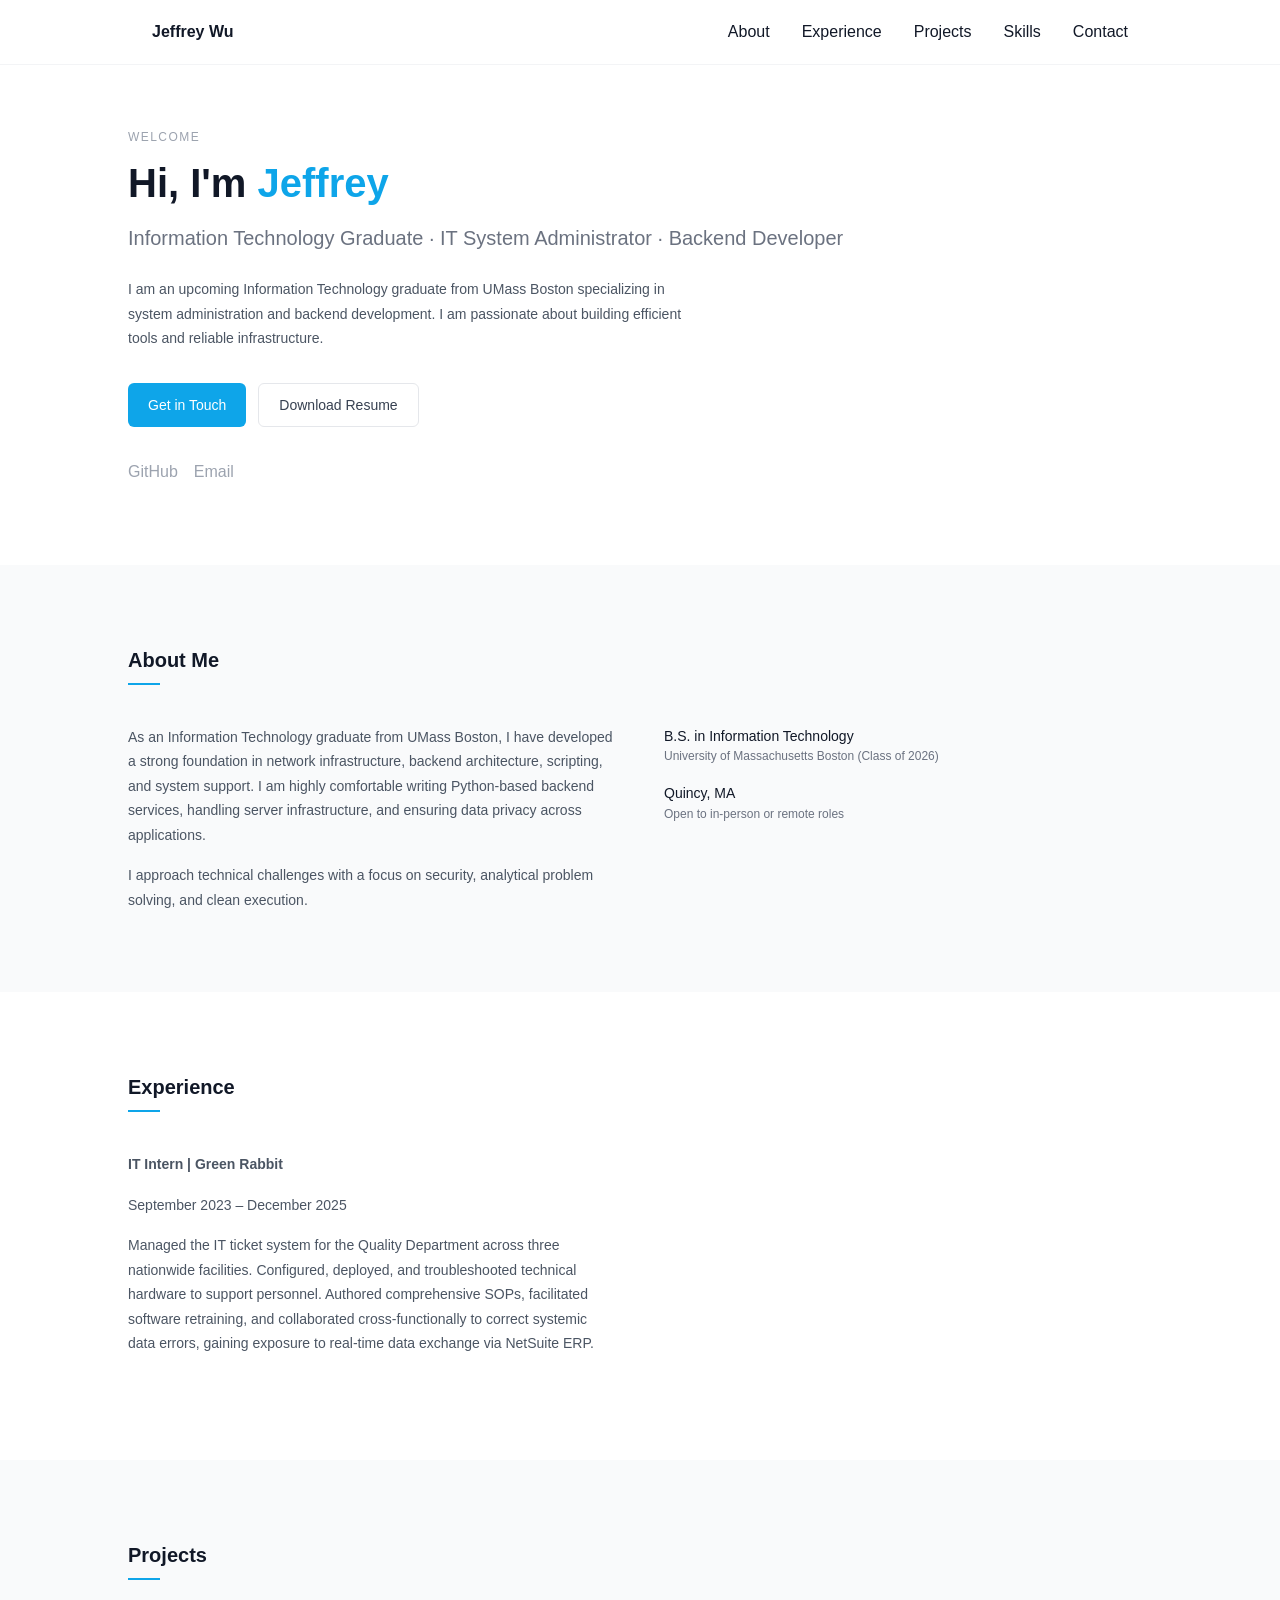
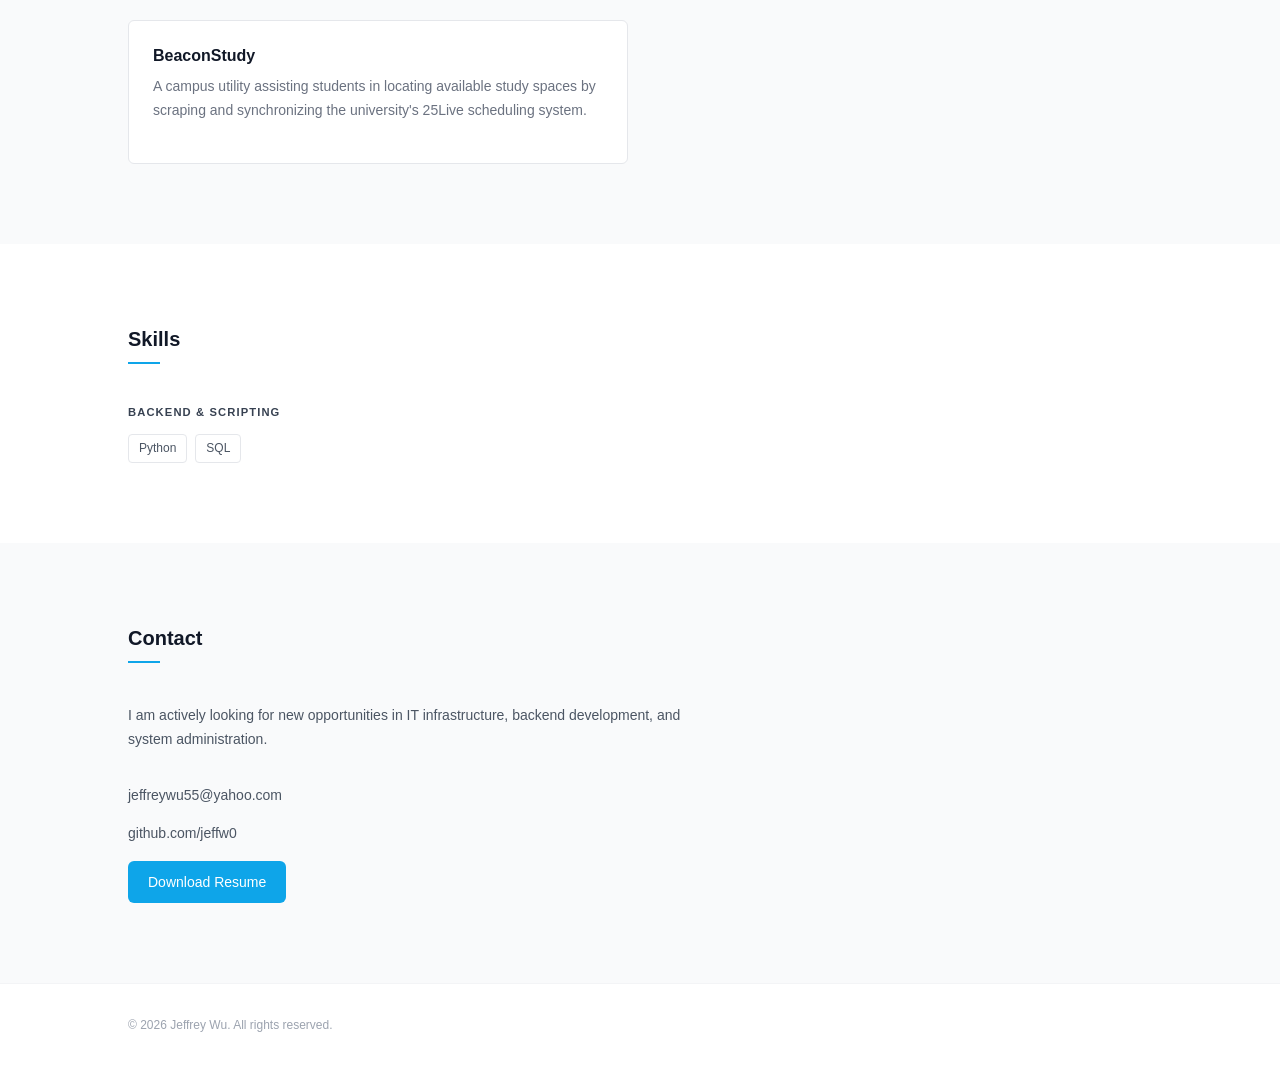
==== info.html @ 3b29c38c "added homepage and separated projects and about me" ====
<!DOCTYPE html>
<html lang="en">
<head>
  <meta charset="UTF-8" />
  <meta name="viewport" content="width=device-width, initial-scale=1.0" />
  <title>Jeffrey Wu - Portfolio / Resume</title>
  <link rel="stylesheet" href="common.css" />
  <link rel="icon" type="image/png" href="/favicon-96x96.png" sizes="96x96" />
  <link rel="icon" type="image/svg+xml" href="/favicon.svg" />
  <link rel="shortcut icon" href="/favicon.ico" />
  <link rel="apple-touch-icon" sizes="180x180" href="/apple-touch-icon.png" />
  <link rel="manifest" href="/site.webmanifest" />
    <style>
      html { scroll-behavior: smooth; }
    </style>
</head>
<body>

  <nav class="navbar">
    <div class="nav-inner">
      <a class="nav-brand" href="/">Jeffrey Wu</a>
      <ul class="nav-links">
        <li><a href="#about">About</a></li>
        <li><a href="#experience">Experience</a></li>
        <li><a href="#projects">Projects</a></li>
        <li><a href="#skills">Skills</a></li>
        <li><a href="#contact">Contact</a></li>
      </ul>
    </div>
  </nav>

  <section id="hero">
    <div class="section-inner">
      <p class="hero-label">Welcome</p>
      <h1 class="hero-name">Hi, I'm <span class="accent">Jeffrey</span></h1>
      <p class="hero-subtitle">Information Technology Graduate &middot; IT System Administrator &middot; Backend Developer</p>
      <p class="hero-bio">
        I am an upcoming Information Technology graduate from UMass Boston specializing in system administration and backend development. I am passionate about building efficient tools and reliable infrastructure.
      </p>
      <div class="hero-buttons">
        <a href="#contact" class="btn-primary" onclick="scrollToSection('contact', event)">Get in Touch</a>
        <a href="/assets/jeffreyresume.pdf" target="_blank" class="btn-secondary" download>Download Resume</a>
      </div>
      <div class="hero-socials">
        <a href="https://github.com/jeffw0" target="_blank" rel="noreferrer" aria-label="GitHub">GitHub</a>
        <a href="mailto:jeffreywu55@yahoo.com" aria-label="Email">Email</a>
      </div>
    </div>
  </section>

  <section id="about">
    <div class="section-inner">
      <h2>About Me</h2>
      <div class="section-bar"></div>
      <div class="about-grid">
        <div class="about-text">
          <p>As an Information Technology graduate from UMass Boston, I have developed a strong foundation in network infrastructure, backend architecture, scripting, and system support. I am highly comfortable writing Python-based backend services, handling server infrastructure, and ensuring data privacy across applications.</p>
          <p>I approach technical challenges with a focus on security, analytical problem solving, and clean execution.</p>
        </div>
        <div class="about-items">
          <div class="about-item">
            <div>
              <p class="about-item-title">B.S. in Information Technology</p>
              <p class="about-item-sub">University of Massachusetts Boston (Class of 2026)</p>
            </div>
          </div>
          <div class="about-item">
            <div>
              <p class="about-item-title">Quincy, MA</p>
              <p class="about-item-sub">Open to in-person or remote roles</p>
            </div>
          </div>
        </div>
      </div>
    </div>
  </section>

  <section id="experience">
    <div class="section-inner">
      <h2>Experience</h2>
      <div class="section-bar"></div>
      <div class="about-grid">
        <div class="about-text">
          <div class="exp-block">
            <p class="exp-role">IT Intern | Green Rabbit</p>
            <p class="exp-meta">September 2023 &ndash; December 2025</p>
            <p>Managed the IT ticket system for the Quality Department across three nationwide facilities. Configured, deployed, and troubleshooted technical hardware to support personnel. Authored comprehensive SOPs, facilitated software retraining, and collaborated cross-functionally to correct systemic data errors, gaining exposure to real-time data exchange via NetSuite ERP.</p>
          </div>
        </div>
      </div>
    </div>
  </section>

  <section id="projects">
    <div class="section-inner">
      <h2>Projects</h2>
      <div class="section-bar"></div>
      <div class="projects-grid">
        <div class="project-card">
          <p class="project-title">BeaconStudy</p>
          <p class="project-desc">A campus utility assisting students in locating available study spaces by scraping and synchronizing the university's 25Live scheduling system.</p>
        </div>
      </div>
    </div>
  </section>

  <section id="skills">
    <div class="section-inner">
      <h2>Skills</h2>
      <div class="section-bar"></div>
      <div class="skills-grid">
        <div>
          <p class="skill-group-title">Backend & Scripting</p>
          <div class="skill-tags"><span class="skill-tag">Python</span><span class="skill-tag">SQL</span></div>
        </div>
      </div>
    </div>
  </section>

  <section id="contact">
    <div class="section-inner">
      <h2>Contact</h2>
      <div class="section-bar"></div>
      <p class="contact-desc">I am actively looking for new opportunities in IT infrastructure, backend development, and system administration.</p>
      <div class="contact-list">
        <a href="mailto:jeffreywu55@yahoo.com">jeffreywu55@yahoo.com</a>
        <a href="https://github.com/jeffw0" target="_blank" rel="noreferrer">github.com/jeffw0</a>
      </div>
      <div style="margin-top: 16px;">
        <a href="/assets/jeffreyresume.pdf" class="btn-primary" download>Download Resume</a>
      </div>
    </div>
  </section>

  <footer>
    <div class="footer-inner">
      <p>&copy; <span id="year"></span> Jeffrey Wu. All rights reserved.</p>
    </div>
  </footer>

  <script>
    document.getElementById('year').textContent = new Date().getFullYear();

    function scrollToSection(id, e) {
      if (e && e.preventDefault) e.preventDefault();
      var el = document.getElementById(id);
      if (!el) return;
      el.scrollIntoView({ behavior: 'smooth' });
    }
  </script>
</body>
</html>
---- common.css ----
*, *::before, *::after { box-sizing: border-box; margin: 0; padding: 0; }

:root {
  --accent:       #0ea5e9;
  --accent-hover: #0284c7;
  --gray-900: #111827;
  --gray-700: #374151;
  --gray-600: #4b5563;
  --gray-500: #6b7280;
  --gray-400: #9ca3af;
  --gray-200: #e5e7eb;
  --gray-100: #f3f4f6;
  --gray-50:  #f9fafb;
  --white:    #ffffff;
  --max-w:    1024px;
  --radius:   6px;
}

html { scroll-behavior: smooth; font-size: 16px; }

html, body { width: 100%; overflow-x: hidden; -webkit-text-size-adjust: 100%; }

body {
  font-family: Arial, sans-serif;
  background: var(--white);
  color: var(--gray-900);
  line-height: 1.6;
}

a { color: inherit; text-decoration: none; }
button { background: none; border: none; cursor: pointer; font-family: inherit; }
ul { list-style: none; }

/* Navbar */
.navbar { position: fixed; top: 0; left: 0; right: 0; z-index: 100; background: var(--white); border-bottom: 1px solid var(--gray-100); }
.nav-inner { max-width: var(--max-w); margin: 0 auto; padding: 0 24px; height: 64px; display: flex; align-items: center; justify-content: space-between; }
.nav-brand { font-size: 1rem; font-weight: 600; color: var(--gray-900); transition: color 0.2s; }
.nav-brand:hover { color: var(--gray-600); }
.nav-links { display: flex; gap: 32px; }
.nav-links button { font-size: 0.875rem; color: var(--gray-500); transition: color 0.2s; }
.nav-links button:hover { color: var(--gray-900); }
.nav-toggle { display: none; color: var(--gray-600); transition: color 0.2s; }
.nav-toggle:hover { color: var(--gray-900); }
.nav-toggle svg { display: block; }
.mobile-menu { display: none; flex-direction: column; gap: 16px; padding: 16px 24px; border-top: 1px solid var(--gray-100); background: var(--white); box-sizing: border-box; }
.mobile-menu.open { display: flex; }
.mobile-menu button { text-align: left; font-size: 0.875rem; color: var(--gray-600); transition: color 0.2s; }
.mobile-menu button:hover { color: var(--gray-900); }

/* Shared */
section { padding: 80px 24px; }
.section-inner { max-width: var(--max-w); margin: 0 auto; }
h2 { font-size: 1.25rem; font-weight: 600; color: var(--gray-900); margin-bottom: 8px; line-height: 1.5; }
.section-bar { width: 32px; height: 2px; background: var(--accent); margin-bottom: 40px; }

/* Hero */
#hero { padding-top: 128px; padding-bottom: 80px; padding-left: 24px; padding-right: 24px; }
.hero-label { font-size: 0.75rem; letter-spacing: 0.12em; text-transform: uppercase; color: var(--gray-400); margin-bottom: 12px; }
.hero-name { font-size: 2.5rem; font-weight: 700; line-height: 1.2; color: var(--gray-900); margin-bottom: 16px; }
.hero-name .accent { color: var(--accent); }
.hero-subtitle { font-size: 1.25rem; font-weight: 400; color: var(--gray-500); margin-bottom: 24px; line-height: 1.5; }
.hero-bio { font-size: 0.875rem; color: var(--gray-600); max-width: 560px; line-height: 1.75; margin-bottom: 32px; }
.hero-buttons { display: flex; flex-wrap: wrap; gap: 12px; margin-bottom: 32px; }
.btn-primary { display: inline-flex; align-items: center; gap: 6px; background: var(--accent); color: var(--white); padding: 10px 20px; border-radius: var(--radius); font-size: 0.875rem; font-weight: 500; transition: background 0.2s; }
.btn-primary:hover { background: var(--accent-hover); }
.btn-secondary { display: inline-flex; align-items: center; gap: 6px; color: var(--gray-700); padding: 10px 20px; border-radius: var(--radius); font-size: 0.875rem; font-weight: 500; border: 1px solid var(--gray-200); transition: border-color 0.2s; }
.btn-secondary:hover { border-color: var(--gray-400); }
.hero-socials { display: flex; gap: 16px; }
.hero-socials a { color: var(--gray-400); transition: color 0.2s; display: flex; align-items: center; }
.hero-socials a:hover { color: var(--gray-700); }

/* About & Experience */
#about { background: var(--gray-50); }
#experience { background: var(--white); }
.about-grid { display: grid; grid-template-columns: 1fr 1fr; gap: 48px; }
.about-text p { font-size: 0.875rem; color: var(--gray-600); line-height: 1.75; }
.about-text p + p { margin-top: 16px; }
.about-items { display: flex; flex-direction: column; gap: 16px; }
.about-item { display: flex; align-items: flex-start; gap: 12px; }
.about-item-title { font-size: 0.875rem; font-weight: 500; color: var(--gray-900); }
.about-item-sub { font-size: 0.75rem; color: var(--gray-500); }
.exp-block { margin-bottom: 24px; }
.exp-role { font-size: 1rem; font-weight: 600; color: var(--gray-900); }
.exp-meta { font-size: 0.75rem; color: var(--gray-500); margin-bottom: 8px; }

/* Projects */
#projects { background: var(--gray-50); }
.projects-grid { display: grid; grid-template-columns: 1fr 1fr; gap: 24px; }
.project-card { background: var(--white); border: 1px solid var(--gray-200); border-radius: var(--radius); padding: 24px; transition: border-color 0.2s, box-shadow 0.2s; }
.project-card:hover { border-color: #d1d5db; box-shadow: 0 1px 6px rgba(0,0,0,0.06); }
.project-title { font-size: 1rem; font-weight: 600; color: var(--gray-900); margin-bottom: 8px; line-height: 1.4; }
.project-desc { font-size: 0.875rem; color: var(--gray-500); line-height: 1.7; margin-bottom: 16px; }
.project-tags { display: flex; flex-wrap: wrap; gap: 8px; margin-bottom: 20px; }
.tag { background: var(--gray-100); color: var(--gray-600); font-size: 0.75rem; padding: 4px 10px; border-radius: 4px; }
.project-links { display: flex; gap: 12px; }
.project-links a { display: inline-flex; align-items: center; gap: 6px; font-size: 0.75rem; color: var(--gray-500); transition: color 0.2s; }
.project-links a:hover { color: var(--gray-900); }

/* Skills */
#skills { background: var(--white); }
.skills-grid { display: grid; grid-template-columns: repeat(3, 1fr); gap: 32px; }
.skill-group-title { font-size: 0.7rem; font-weight: 600; letter-spacing: 0.1em; text-transform: uppercase; color: var(--gray-700); margin-bottom: 12px; }
.skill-tags { display: flex; flex-wrap: wrap; gap: 8px; }
.skill-tag { background: var(--white); border: 1px solid var(--gray-200); color: var(--gray-600); font-size: 0.75rem; padding: 4px 10px; border-radius: 4px; }

/* Contact */
#contact { background: var(--gray-50); }
.contact-desc { font-size: 0.875rem; color: var(--gray-600); line-height: 1.75; max-width: 560px; margin-bottom: 32px; }
.contact-list { display: flex; flex-direction: column; gap: 16px; }
.contact-list a, .contact-list span { display: inline-flex; align-items: center; gap: 12px; font-size: 0.875rem; color: var(--gray-600); transition: color 0.2s; }
.contact-list a:hover { color: var(--gray-900); }

/* Footer */
footer { border-top: 1px solid var(--gray-100); padding: 32px 24px; background: var(--white); }
.footer-inner { max-width: var(--max-w); margin: 0 auto; display: flex; align-items: center; justify-content: space-between; gap: 8px; }
.footer-inner p { font-size: 0.75rem; color: var(--gray-400); }

/* Responsive */
@media (max-width: 768px) {
  .nav-links { display: none; }
  .nav-toggle { display: block; }
  .nav-toggle { padding: 8px; border-radius: 6px; }
  .mobile-menu { position: absolute; top: 64px; left: 0; right: 0; z-index: 90; }
  .hero-name { font-size: 1.875rem; }
  .hero-subtitle { font-size: 1rem; }
  .about-grid { grid-template-columns: 1fr; gap: 32px; }
  .projects-grid { grid-template-columns: 1fr; }
  .skills-grid { grid-template-columns: 1fr 1fr; }
  .footer-inner { flex-direction: column; text-align: center; }
}

@media (max-width: 480px) {
  .skills-grid { grid-template-columns: 1fr; }
}
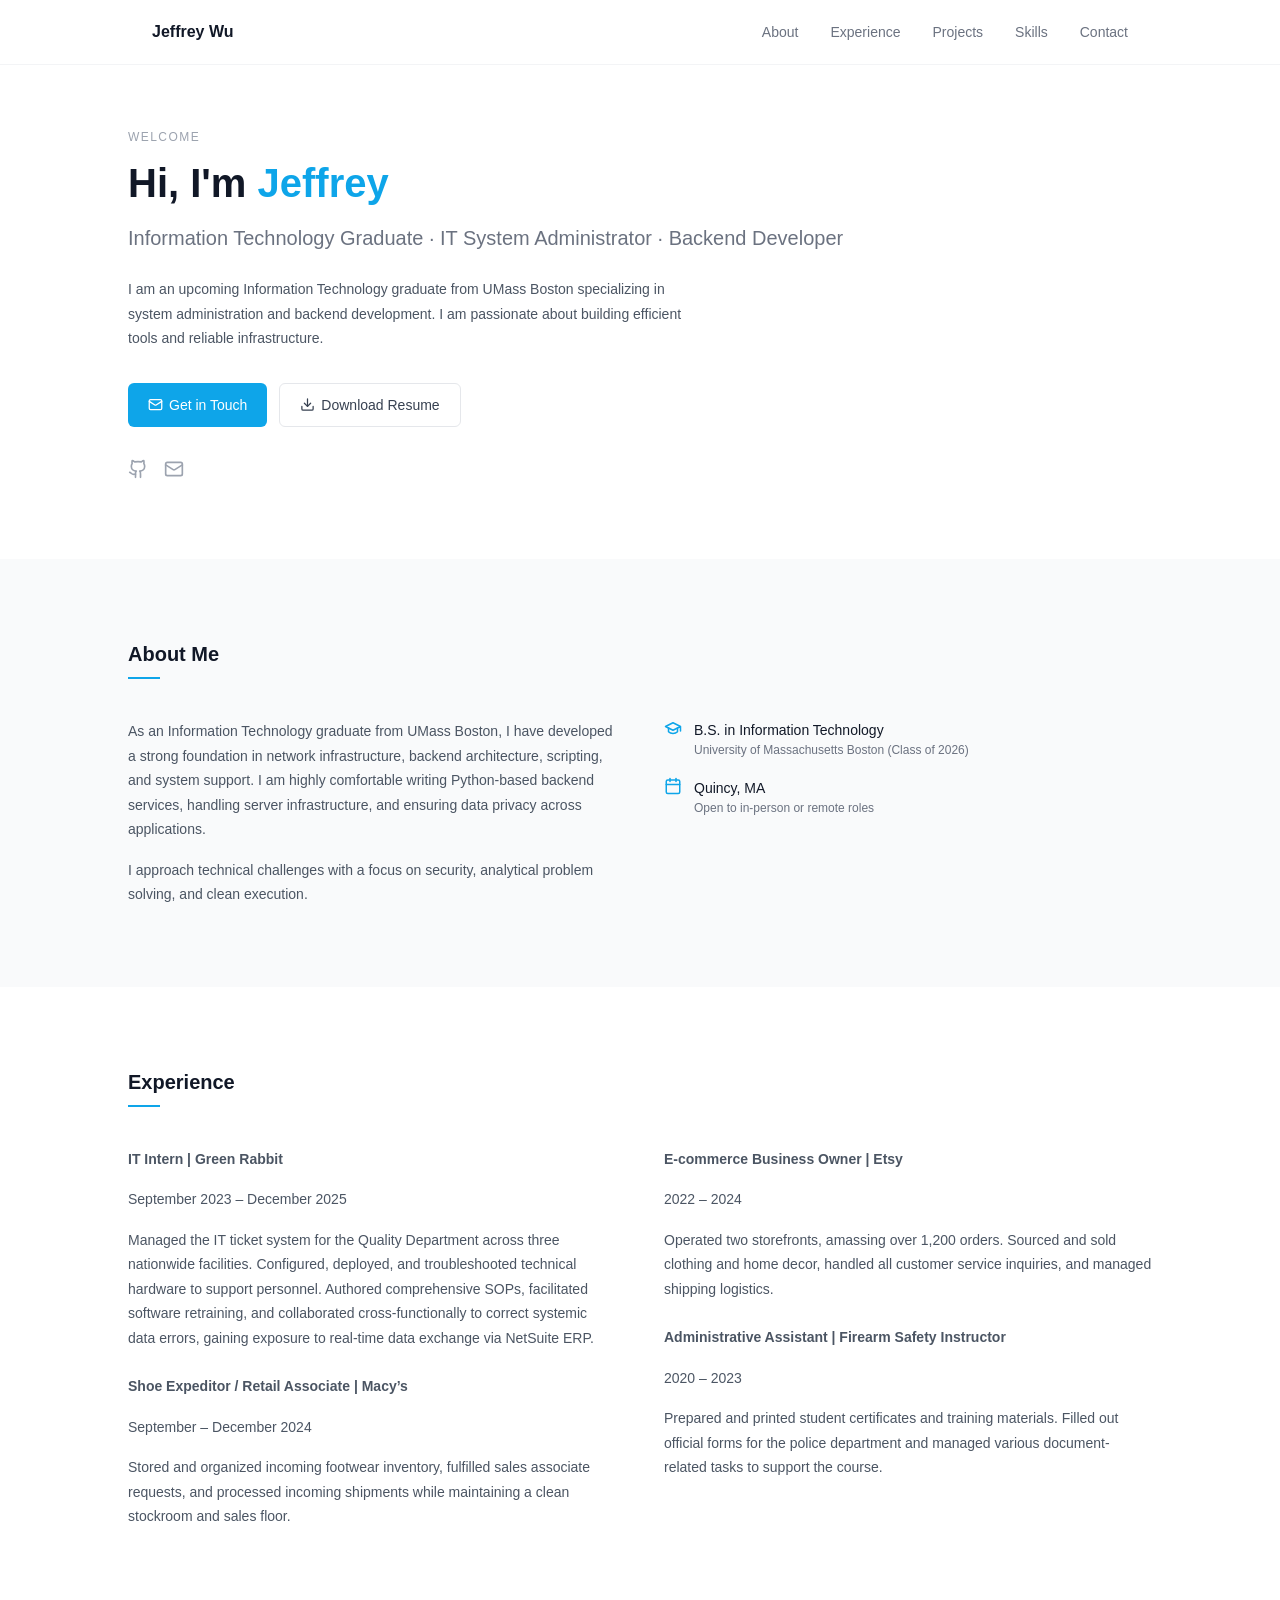
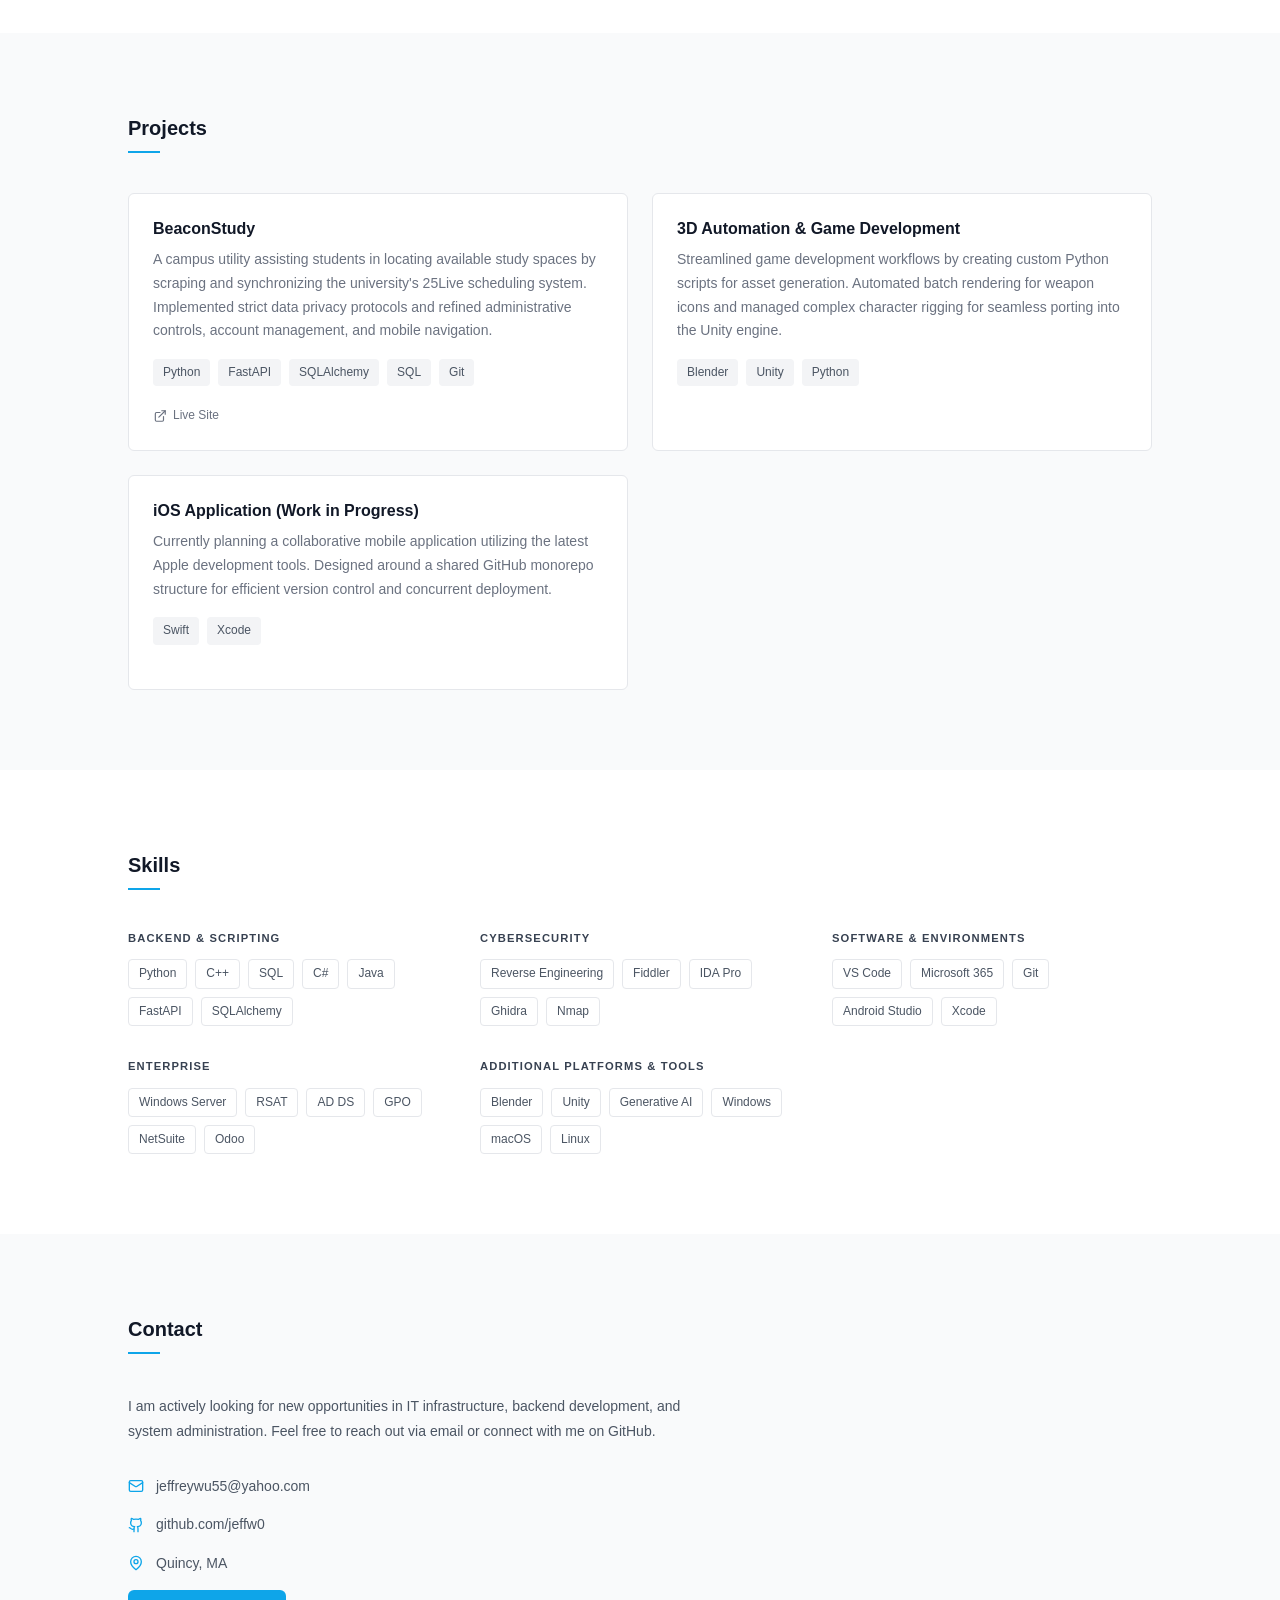
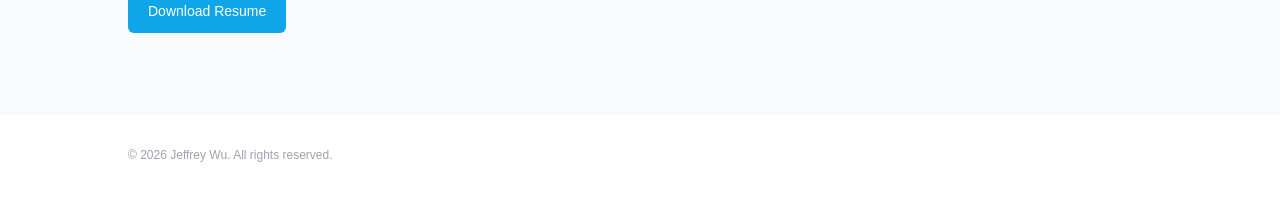
==== commit 80a9b7be: "formatting fixes and re-added content removed" ====
--- a/info.html
+++ b/info.html
@@ -3,29 +3,45 @@
 <head>
   <meta charset="UTF-8" />
   <meta name="viewport" content="width=device-width, initial-scale=1.0" />
-  <title>Jeffrey Wu - Portfolio / Resume</title>
+  <title>Jeffrey Wu - Portfolio</title>
   <link rel="stylesheet" href="common.css" />
   <link rel="icon" type="image/png" href="/favicon-96x96.png" sizes="96x96" />
   <link rel="icon" type="image/svg+xml" href="/favicon.svg" />
   <link rel="shortcut icon" href="/favicon.ico" />
   <link rel="apple-touch-icon" sizes="180x180" href="/apple-touch-icon.png" />
+  <meta name="apple-mobile-web-app-title" content="Jeffrey's Site" />
   <link rel="manifest" href="/site.webmanifest" />
-    <style>
-      html { scroll-behavior: smooth; }
-    </style>
 </head>
 <body>
 
   <nav class="navbar">
     <div class="nav-inner">
-      <a class="nav-brand" href="/">Jeffrey Wu</a>
+      <a class="nav-brand" href="/index.html">Jeffrey Wu</a>
       <ul class="nav-links">
-        <li><a href="#about">About</a></li>
-        <li><a href="#experience">Experience</a></li>
-        <li><a href="#projects">Projects</a></li>
-        <li><a href="#skills">Skills</a></li>
-        <li><a href="#contact">Contact</a></li>
+        <li><button onclick="scrollToSection('about')">About</button></li>
+        <li><button onclick="scrollToSection('experience')">Experience</button></li>
+        <li><button onclick="scrollToSection('projects')">Projects</button></li>
+        <li><button onclick="scrollToSection('skills')">Skills</button></li>
+        <li><button onclick="scrollToSection('contact')">Contact</button></li>
       </ul>
+      <button class="nav-toggle" onclick="toggleMenu()" id="menuToggle" aria-label="Toggle menu">
+        <svg id="icon-menu" xmlns="http://www.w3.org/2000/svg" width="20" height="20" fill="none" stroke="currentColor" stroke-width="2" stroke-linecap="round" stroke-linejoin="round" viewBox="0 0 24 24">
+          <line x1="3" y1="6"  x2="21" y2="6"/>
+          <line x1="3" y1="12" x2="21" y2="12"/>
+          <line x1="3" y1="18" x2="21" y2="18"/>
+        </svg>
+        <svg id="icon-close" xmlns="http://www.w3.org/2000/svg" width="20" height="20" fill="none" stroke="currentColor" stroke-width="2" stroke-linecap="round" stroke-linejoin="round" viewBox="0 0 24 24" style="display:none">
+          <line x1="18" y1="6" x2="6" y2="18"/>
+          <line x1="6"  y1="6" x2="18" y2="18"/>
+        </svg>
+      </button>
+    </div>
+    <div class="mobile-menu" id="mobileMenu">
+      <button onclick="scrollToSection('about'); toggleMenu()">About</button>
+      <button onclick="scrollToSection('experience'); toggleMenu()">Experience</button>
+      <button onclick="scrollToSection('projects'); toggleMenu()">Projects</button>
+      <button onclick="scrollToSection('skills'); toggleMenu()">Skills</button>
+      <button onclick="scrollToSection('contact'); toggleMenu()">Contact</button>
     </div>
   </nav>
 
@@ -38,12 +54,22 @@
         I am an upcoming Information Technology graduate from UMass Boston specializing in system administration and backend development. I am passionate about building efficient tools and reliable infrastructure.
       </p>
       <div class="hero-buttons">
-        <a href="#contact" class="btn-primary" onclick="scrollToSection('contact', event)">Get in Touch</a>
-        <a href="/assets/jeffreyresume.pdf" target="_blank" class="btn-secondary" download>Download Resume</a>
+        <a href="#contact" class="btn-primary" onclick="scrollToSection('contact', event)">
+          <svg xmlns="http://www.w3.org/2000/svg" width="15" height="15" fill="none" stroke="currentColor" stroke-width="2" stroke-linecap="round" stroke-linejoin="round" viewBox="0 0 24 24"><rect x="2" y="4" width="20" height="16" rx="2"/><path d="m22 7-8.97 5.7a1.94 1.94 0 0 1-2.06 0L2 7"/></svg>
+          Get in Touch
+        </a>
+        <a href="/assets/jeffreyresume.pdf" target="_blank" class="btn-secondary" download>
+          <svg xmlns="http://www.w3.org/2000/svg" width="15" height="15" fill="none" stroke="currentColor" stroke-width="2" stroke-linecap="round" stroke-linejoin="round" viewBox="0 0 24 24"><path d="M21 15v4a2 2 0 0 1-2 2H5a2 2 0 0 1-2-2v-4"/><polyline points="7 10 12 15 17 10"/><line x1="12" y1="15" x2="12" y2="3"/></svg>
+          Download Resume
+        </a>
       </div>
       <div class="hero-socials">
-        <a href="https://github.com/jeffw0" target="_blank" rel="noreferrer" aria-label="GitHub">GitHub</a>
-        <a href="mailto:jeffreywu55@yahoo.com" aria-label="Email">Email</a>
+        <a href="https://github.com/jeffw0" target="_blank" rel="noreferrer" aria-label="GitHub">
+          <svg xmlns="http://www.w3.org/2000/svg" width="20" height="20" fill="none" stroke="currentColor" stroke-width="2" stroke-linecap="round" stroke-linejoin="round" viewBox="0 0 24 24"><path d="M15 22v-4a4.8 4.8 0 0 0-1-3.5c3 0 6-2 6-5.5.08-1.25-.27-2.48-1-3.5.28-1.15.28-2.35 0-3.5 0 0-1 0-3 1.5-2.64-.5-5.36-.5-8 0C6 2 5 2 5 2c-.3 1.15-.3 2.35 0 3.5A5.403 5.403 0 0 0 4 9c0 3.5 3 5.5 6 5.5-.39.49-.68 1.05-.85 1.65-.17.6-.22 1.23-.15 1.85v4"/><path d="M9 18c-4.51 2-5-2-7-2"/></svg>
+        </a>
+        <a href="mailto:jeffreywu55@yahoo.com" aria-label="Email">
+          <svg xmlns="http://www.w3.org/2000/svg" width="20" height="20" fill="none" stroke="currentColor" stroke-width="2" stroke-linecap="round" stroke-linejoin="round" viewBox="0 0 24 24"><rect x="2" y="4" width="20" height="16" rx="2"/><path d="m22 7-8.97 5.7a1.94 1.94 0 0 1-2.06 0L2 7"/></svg>
+        </a>
       </div>
     </div>
   </section>
@@ -59,12 +85,14 @@
         </div>
         <div class="about-items">
           <div class="about-item">
+            <svg xmlns="http://www.w3.org/2000/svg" width="18" height="18" fill="none" stroke="#0ea5e9" stroke-width="2" stroke-linecap="round" stroke-linejoin="round" viewBox="0 0 24 24"><path d="M22 10v6M2 10l10-5 10 5-10 5z"/><path d="M6 12v5c3 3 9 3 12 0v-5"/></svg>
             <div>
               <p class="about-item-title">B.S. in Information Technology</p>
               <p class="about-item-sub">University of Massachusetts Boston (Class of 2026)</p>
             </div>
           </div>
           <div class="about-item">
+            <svg xmlns="http://www.w3.org/2000/svg" width="18" height="18" fill="none" stroke="#0ea5e9" stroke-width="2" stroke-linecap="round" stroke-linejoin="round" viewBox="0 0 24 24"><rect x="3" y="4" width="18" height="18" rx="2"/><line x1="16" y1="2" x2="16" y2="6"/><line x1="8" y1="2" x2="8" y2="6"/><line x1="3" y1="10" x2="21" y2="10"/></svg>
             <div>
               <p class="about-item-title">Quincy, MA</p>
               <p class="about-item-sub">Open to in-person or remote roles</p>
@@ -86,6 +114,23 @@
             <p class="exp-meta">September 2023 &ndash; December 2025</p>
             <p>Managed the IT ticket system for the Quality Department across three nationwide facilities. Configured, deployed, and troubleshooted technical hardware to support personnel. Authored comprehensive SOPs, facilitated software retraining, and collaborated cross-functionally to correct systemic data errors, gaining exposure to real-time data exchange via NetSuite ERP.</p>
           </div>
+          <div class="exp-block">
+            <p class="exp-role">Shoe Expeditor / Retail Associate | Macy’s</p>
+            <p class="exp-meta">September &ndash; December 2024</p>
+            <p>Stored and organized incoming footwear inventory, fulfilled sales associate requests, and processed incoming shipments while maintaining a clean stockroom and sales floor.</p>
+          </div>
+        </div>
+        <div class="about-text">
+          <div class="exp-block">
+            <p class="exp-role">E-commerce Business Owner | Etsy</p>
+            <p class="exp-meta">2022 &ndash; 2024</p>
+            <p>Operated two storefronts, amassing over 1,200 orders. Sourced and sold clothing and home decor, handled all customer service inquiries, and managed shipping logistics.</p>
+          </div>
+          <div class="exp-block">
+            <p class="exp-role">Administrative Assistant | Firearm Safety Instructor</p>
+            <p class="exp-meta">2020 &ndash; 2023</p>
+            <p>Prepared and printed student certificates and training materials. Filled out official forms for the police department and managed various document-related tasks to support the course.</p>
+          </div>
         </div>
       </div>
     </div>
@@ -96,10 +141,35 @@
       <h2>Projects</h2>
       <div class="section-bar"></div>
       <div class="projects-grid">
+
         <div class="project-card">
           <p class="project-title">BeaconStudy</p>
-          <p class="project-desc">A campus utility assisting students in locating available study spaces by scraping and synchronizing the university's 25Live scheduling system.</p>
-        </div>
+          <p class="project-desc">A campus utility assisting students in locating available study spaces by scraping and synchronizing the university's 25Live scheduling system. Implemented strict data privacy protocols and refined administrative controls, account management, and mobile navigation.</p>
+          <div class="project-tags"><span class="tag">Python</span><span class="tag">FastAPI</span><span class="tag">SQLAlchemy</span><span class="tag">SQL</span><span class="tag">Git</span></div>
+          <div class="project-links">
+            <a href="https://beaconstudy.space" target="_blank" rel="noopener noreferrer" aria-label="Open BeaconStudy live site">
+              <svg xmlns="http://www.w3.org/2000/svg" width="14" height="14" fill="none" stroke="currentColor" stroke-width="2" stroke-linecap="round" stroke-linejoin="round" viewBox="0 0 24 24">
+                <path d="M18 13v6a2 2 0 0 1-2 2H6a2 2 0 0 1-2-2V8a2 2 0 0 1 2-2h6"/>
+                <path d="M15 3h6v6"/>
+                <path d="M10 14L21 3"/>
+              </svg>
+              Live Site
+            </a>
+          </div>
+        </div>
+
+        <div class="project-card">
+          <p class="project-title">3D Automation & Game Development</p>
+          <p class="project-desc">Streamlined game development workflows by creating custom Python scripts for asset generation. Automated batch rendering for weapon icons and managed complex character rigging for seamless porting into the Unity engine.</p>
+          <div class="project-tags"><span class="tag">Blender</span><span class="tag">Unity</span><span class="tag">Python</span></div>
+        </div>
+
+        <div class="project-card">
+          <p class="project-title">iOS Application (Work in Progress)</p>
+          <p class="project-desc">Currently planning a collaborative mobile application utilizing the latest Apple development tools. Designed around a shared GitHub monorepo structure for efficient version control and concurrent deployment.</p>
+          <div class="project-tags"><span class="tag">Swift</span><span class="tag">Xcode</span></div>
+        </div>
+
       </div>
     </div>
   </section>
@@ -111,7 +181,23 @@
       <div class="skills-grid">
         <div>
           <p class="skill-group-title">Backend & Scripting</p>
-          <div class="skill-tags"><span class="skill-tag">Python</span><span class="skill-tag">SQL</span></div>
+          <div class="skill-tags"><span class="skill-tag">Python</span><span class="skill-tag">C++</span><span class="skill-tag">SQL</span><span class="skill-tag">C#</span><span class="skill-tag">Java</span><span class="skill-tag">FastAPI</span><span class="skill-tag">SQLAlchemy</span></div>
+        </div>
+        <div>
+          <p class="skill-group-title">Cybersecurity</p>
+          <div class="skill-tags"><span class="skill-tag">Reverse Engineering</span><span class="skill-tag">Fiddler</span><span class="skill-tag">IDA Pro</span><span class="skill-tag">Ghidra</span><span class="skill-tag">Nmap</span></div>
+        </div>
+        <div>
+          <p class="skill-group-title">Software & Environments</p>
+          <div class="skill-tags"><span class="skill-tag">VS Code</span><span class="skill-tag">Microsoft 365</span><span class="skill-tag">Git</span><span class="skill-tag">Android Studio</span><span class="skill-tag">Xcode</span></div>
+        </div>
+        <div>
+          <p class="skill-group-title">Enterprise</p>
+          <div class="skill-tags"><span class="skill-tag">Windows Server</span><span class="skill-tag">RSAT</span><span class="skill-tag">AD DS</span><span class="skill-tag">GPO</span><span class="skill-tag">NetSuite</span><span class="skill-tag">Odoo</span></div>
+        </div>
+        <div>
+          <p class="skill-group-title">Additional Platforms & Tools</p>
+          <div class="skill-tags"><span class="skill-tag">Blender</span><span class="skill-tag">Unity</span><span class="skill-tag">Generative AI</span><span class="skill-tag">Windows</span><span class="skill-tag">macOS</span><span class="skill-tag">Linux</span></div>
         </div>
       </div>
     </div>
@@ -121,10 +207,11 @@
     <div class="section-inner">
       <h2>Contact</h2>
       <div class="section-bar"></div>
-      <p class="contact-desc">I am actively looking for new opportunities in IT infrastructure, backend development, and system administration.</p>
+      <p class="contact-desc">I am actively looking for new opportunities in IT infrastructure, backend development, and system administration. Feel free to reach out via email or connect with me on GitHub.</p>
       <div class="contact-list">
-        <a href="mailto:jeffreywu55@yahoo.com">jeffreywu55@yahoo.com</a>
-        <a href="https://github.com/jeffw0" target="_blank" rel="noreferrer">github.com/jeffw0</a>
+        <a href="mailto:contact@jeffreywu55@yahoo.com"><svg xmlns="http://www.w3.org/2000/svg" width="16" height="16" fill="none" stroke="#0ea5e9" stroke-width="2" stroke-linecap="round" stroke-linejoin="round" viewBox="0 0 24 24"><rect x="2" y="4" width="20" height="16" rx="2"/><path d="m22 7-8.97 5.7a1.94 1.94 0 0 1-2.06 0L2 7"/></svg>jeffreywu55@yahoo.com</a>
+        <a href="https://github.com/jeffw0" target="_blank" rel="noreferrer"><svg xmlns="http://www.w3.org/2000/svg" width="16" height="16" fill="none" stroke="#0ea5e9" stroke-width="2" stroke-linecap="round" stroke-linejoin="round" viewBox="0 0 24 24"><path d="M15 22v-4a4.8 4.8 0 0 0-1-3.5c3 0 6-2 6-5.5.08-1.25-.27-2.48-1-3.5.28-1.15.28-2.35 0-3.5 0 0-1 0-3 1.5-2.64-.5-5.36-.5-8 0C6 2 5 2 5 2c-.3 1.15-.3 2.35 0 3.5A5.403 5.403 0 0 0 4 9c0 3.5 3 5.5 6 5.5-.39.49-.68 1.05-.85 1.65-.17.6-.22 1.23-.15 1.85v4"/><path d="M9 18c-4.51 2-5-2-7-2"/></svg> github.com/jeffw0</a>
+        <span><svg xmlns="http://www.w3.org/2000/svg" width="16" height="16" fill="none" stroke="#0ea5e9" stroke-width="2" stroke-linecap="round" stroke-linejoin="round" viewBox="0 0 24 24"><path d="M20 10c0 6-8 12-8 12s-8-6-8-12a8 8 0 0 1 16 0Z"/><circle cx="12" cy="10" r="3"/></svg> Quincy, MA</span>
       </div>
       <div style="margin-top: 16px;">
         <a href="/assets/jeffreyresume.pdf" class="btn-primary" download>Download Resume</a>
@@ -147,6 +234,15 @@
       if (!el) return;
       el.scrollIntoView({ behavior: 'smooth' });
     }
+
+    function toggleMenu() {
+      var menu  = document.getElementById('mobileMenu');
+      var iconM = document.getElementById('icon-menu');
+      var iconX = document.getElementById('icon-close');
+      var open  = menu.classList.toggle('open');
+      iconM.style.display = open ? 'none'  : 'block';
+      iconX.style.display = open ? 'block' : 'none';
+    }
   </script>
 </body>
-</html>
+</html>
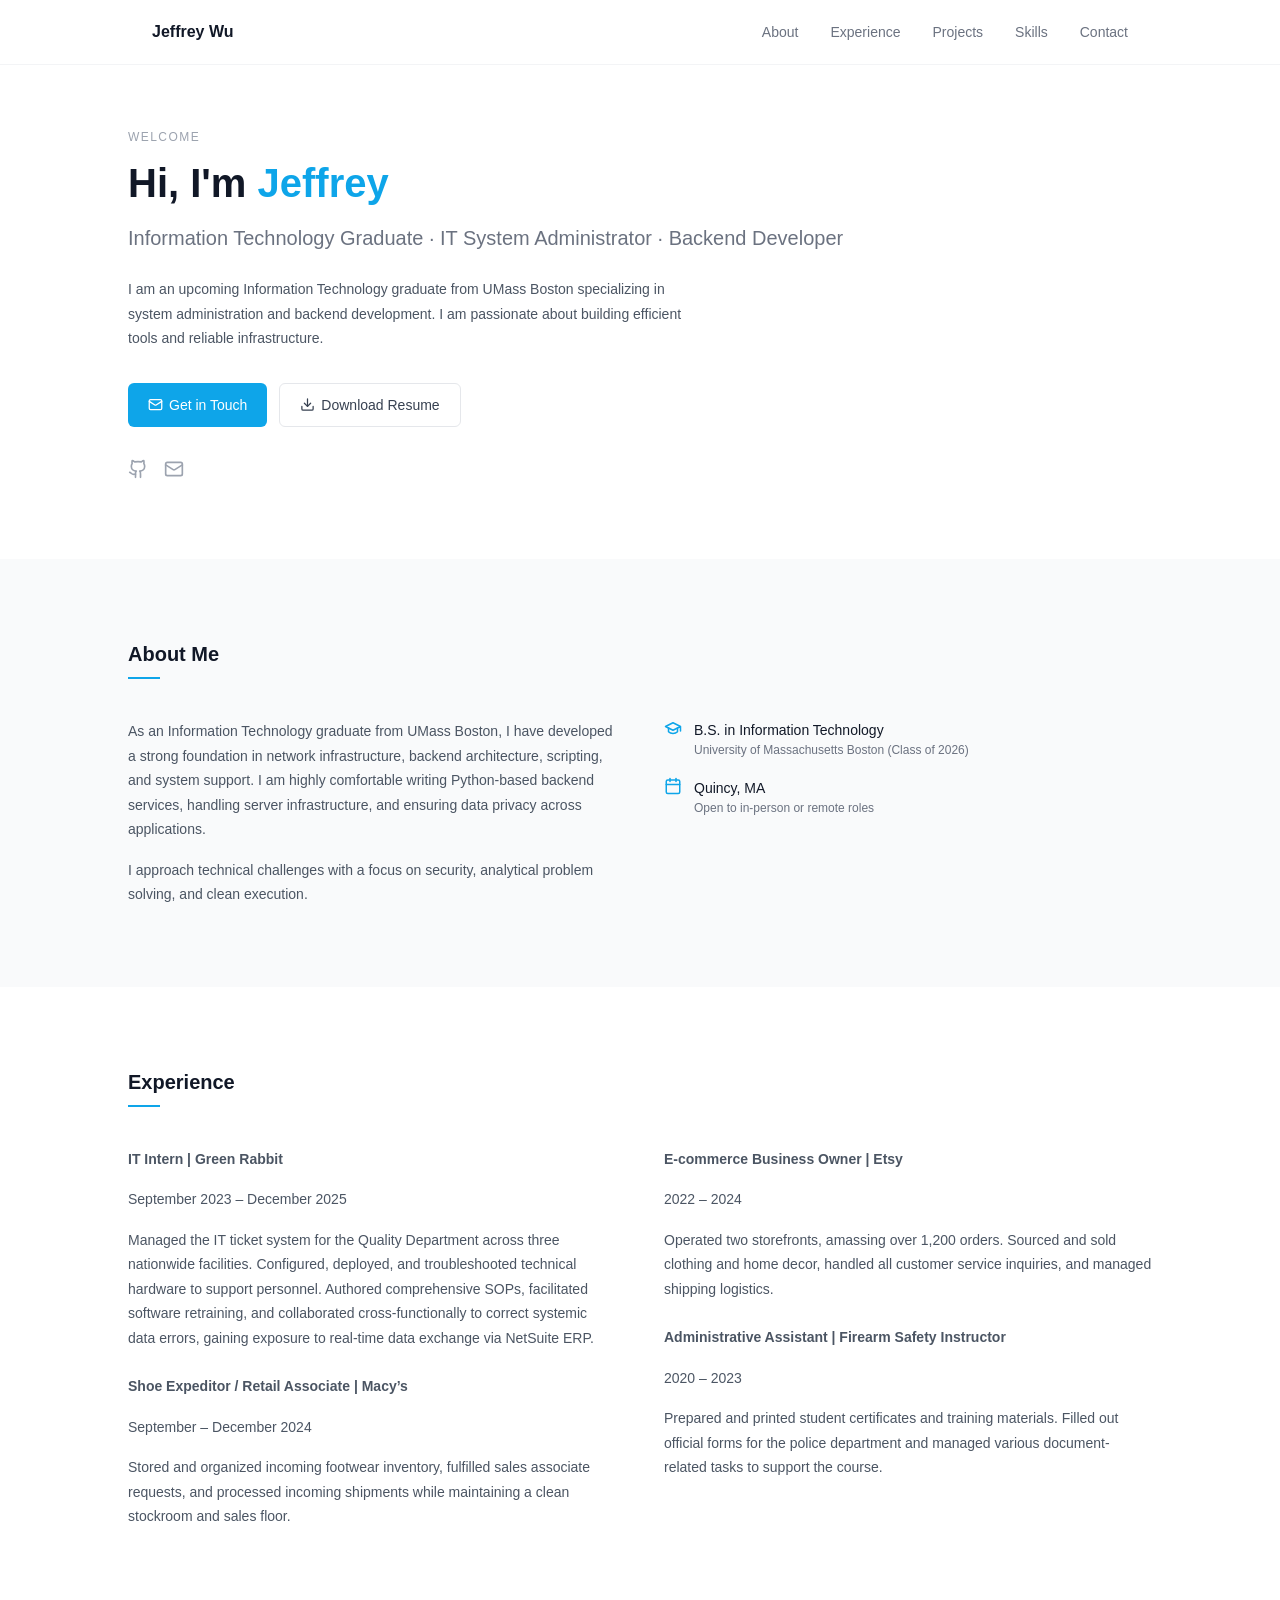
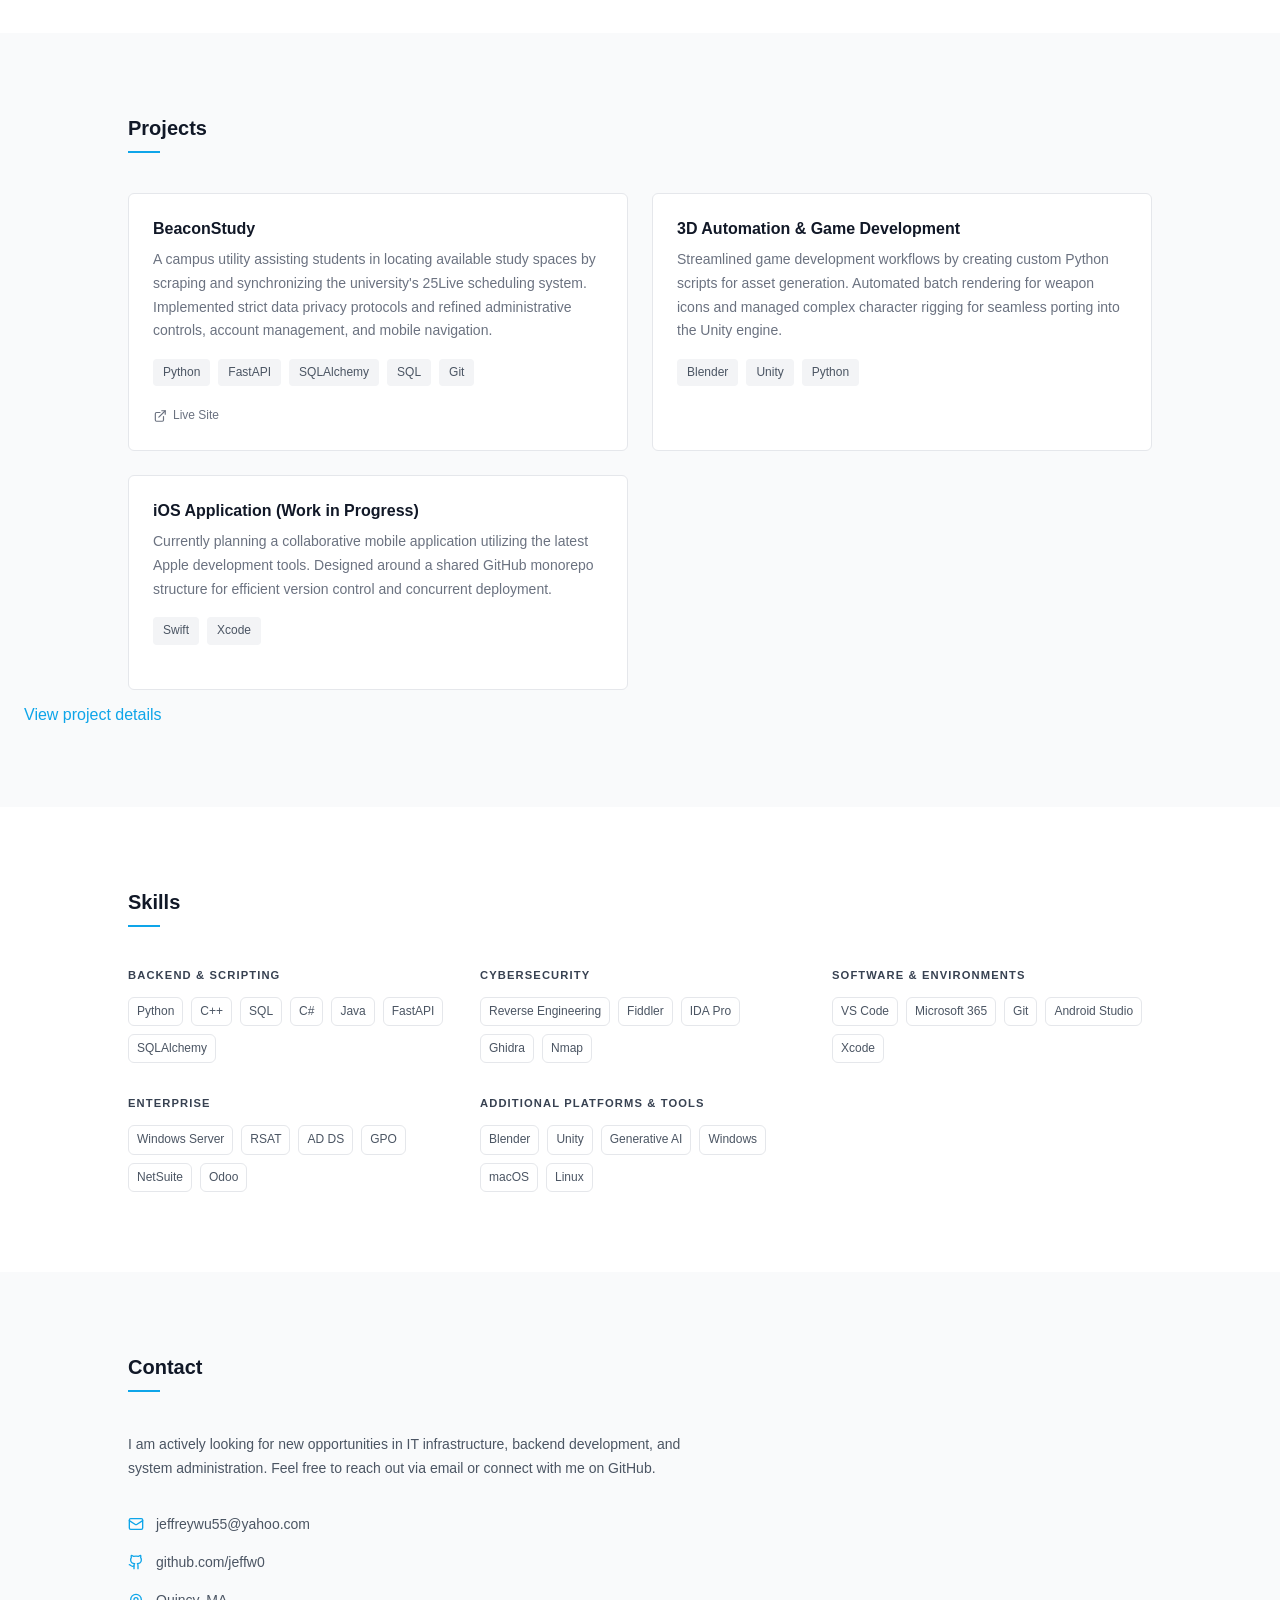
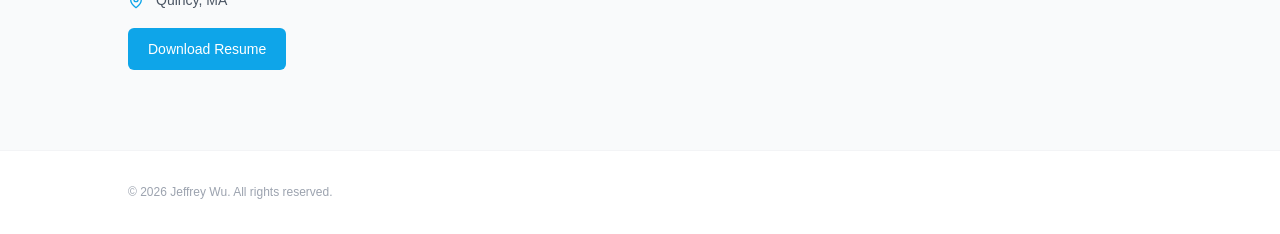
==== commit 8979035c: "formatting and styling changes" ====
--- a/info.html
+++ b/info.html
@@ -11,6 +11,12 @@
   <link rel="apple-touch-icon" sizes="180x180" href="/apple-touch-icon.png" />
   <meta name="apple-mobile-web-app-title" content="Jeffrey's Site" />
   <link rel="manifest" href="/site.webmanifest" />
+  <style>
+    .skill-tag { display:inline-block; padding:4px 8px; border-radius:6px; transition: background-color .18s ease, color .18s ease, transform .12s ease; cursor:default }
+    .skill-tag:hover { background:#f3f4f6; color:inherit; transform:translateY(-2px) }
+    .projects-link { color:#0ea5e9; text-decoration:none; font-weight:500; transition: color .15s ease, transform .12s ease, opacity .12s ease; display:inline-block }
+    .projects-link:hover { color:#0b8fbf; transform:translateY(-2px); opacity:0.95 }
+  </style>
 </head>
 <body>
 
@@ -172,6 +178,9 @@
 
       </div>
     </div>
+      <div style="margin-top:12px;">
+        <a href="/projects.html" class="projects-link">View project details</a>
+      </div>
   </section>
 
   <section id="skills">
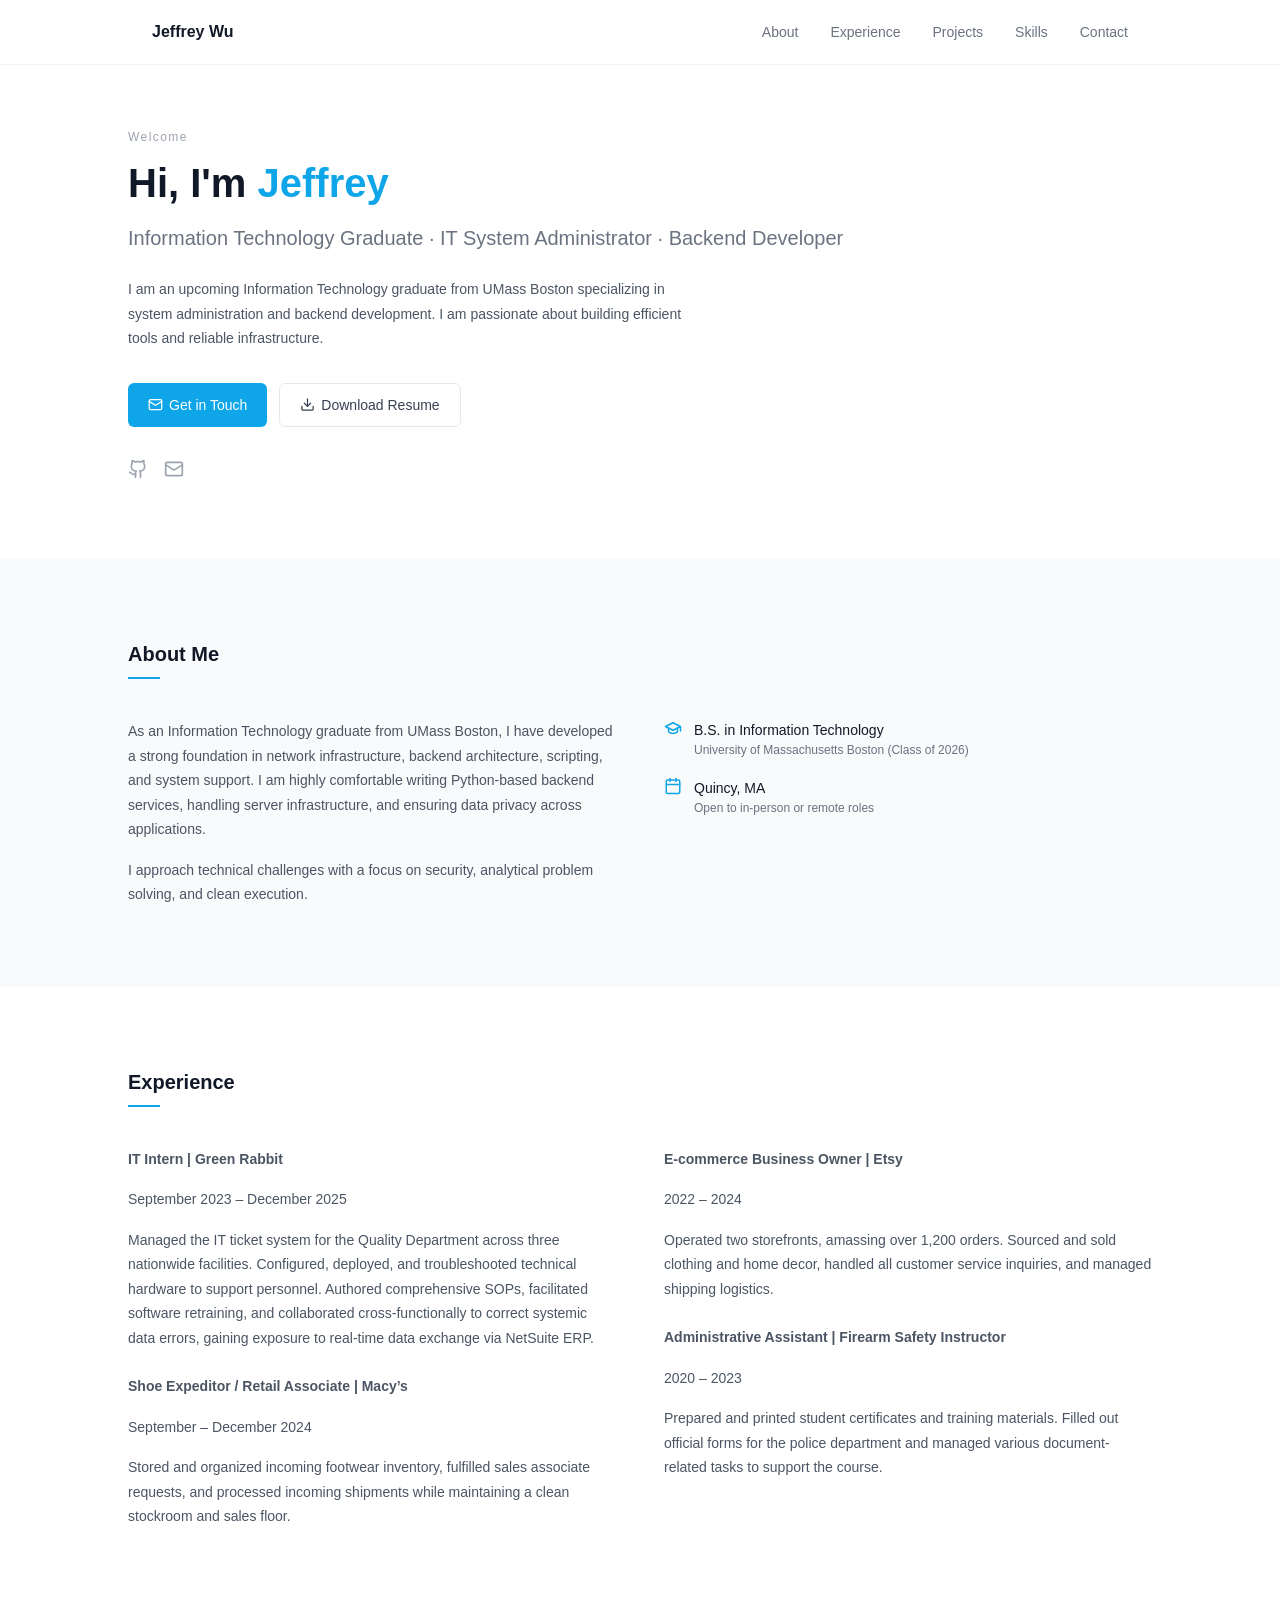
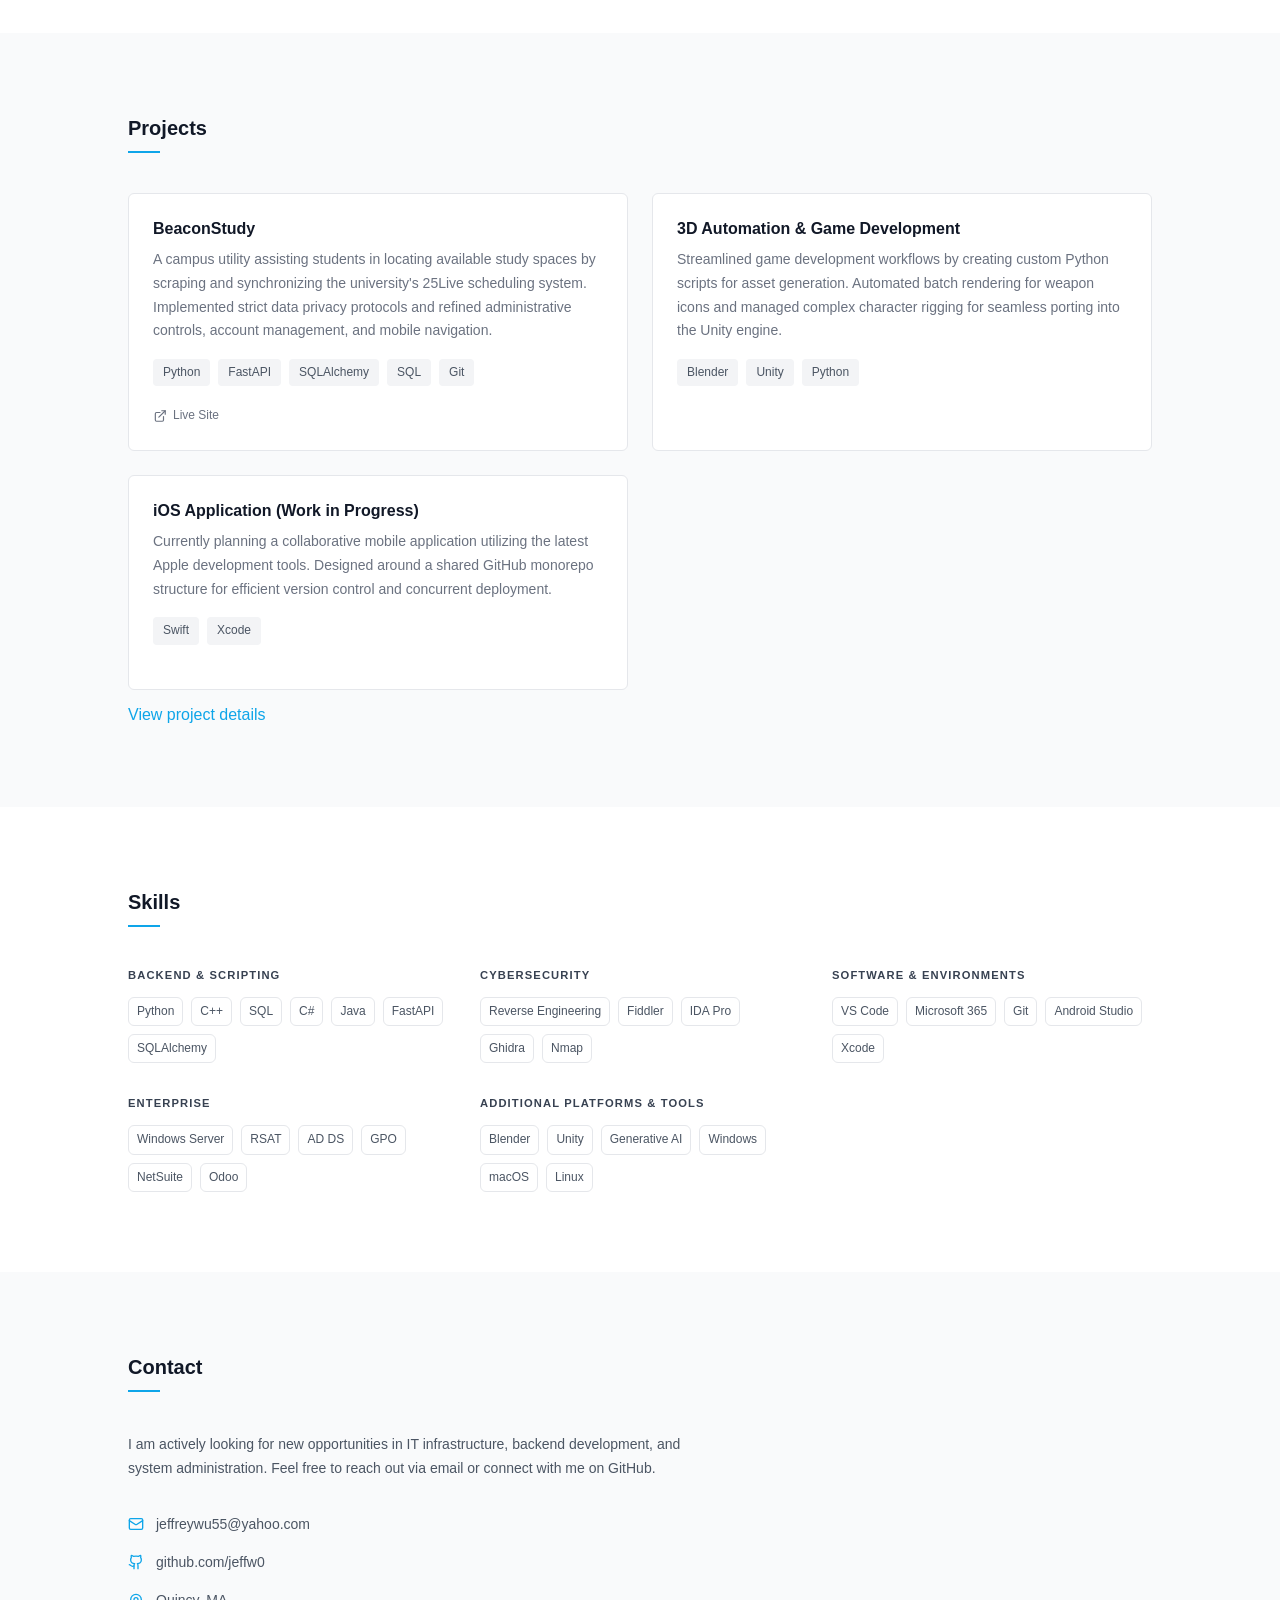
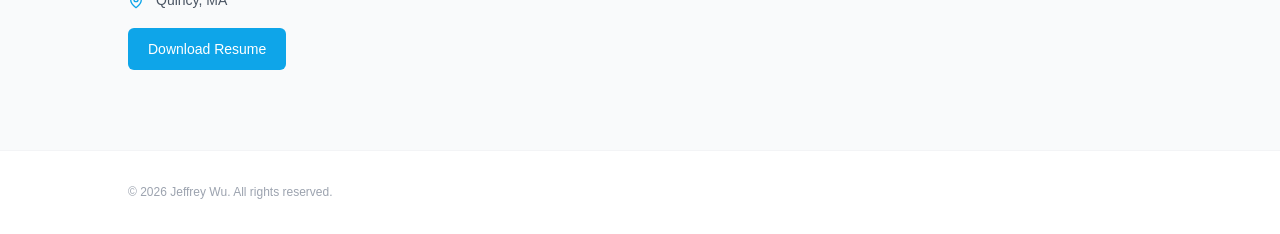
==== commit 203af22c: "fix view project details button placement to make sure it is in line with other content" ====
--- a/info.html
+++ b/info.html
@@ -177,10 +177,10 @@
         </div>
 
       </div>
-    </div>
       <div style="margin-top:12px;">
         <a href="/projects.html" class="projects-link">View project details</a>
       </div>
+    </div>
   </section>
 
   <section id="skills">
--- a/common.css
+++ b/common.css
@@ -55,7 +55,7 @@
 
 /* Hero */
 #hero { padding-top: 128px; padding-bottom: 80px; padding-left: 24px; padding-right: 24px; }
-.hero-label { font-size: 0.75rem; letter-spacing: 0.12em; text-transform: uppercase; color: var(--gray-400); margin-bottom: 12px; }
+.hero-label { font-size: 0.75rem; letter-spacing: 0.12em; color: var(--gray-400); margin-bottom: 12px; }
 .hero-name { font-size: 2.5rem; font-weight: 700; line-height: 1.2; color: var(--gray-900); margin-bottom: 16px; }
 .hero-name .accent { color: var(--accent); }
 .hero-subtitle { font-size: 1.25rem; font-weight: 400; color: var(--gray-500); margin-bottom: 24px; line-height: 1.5; }
